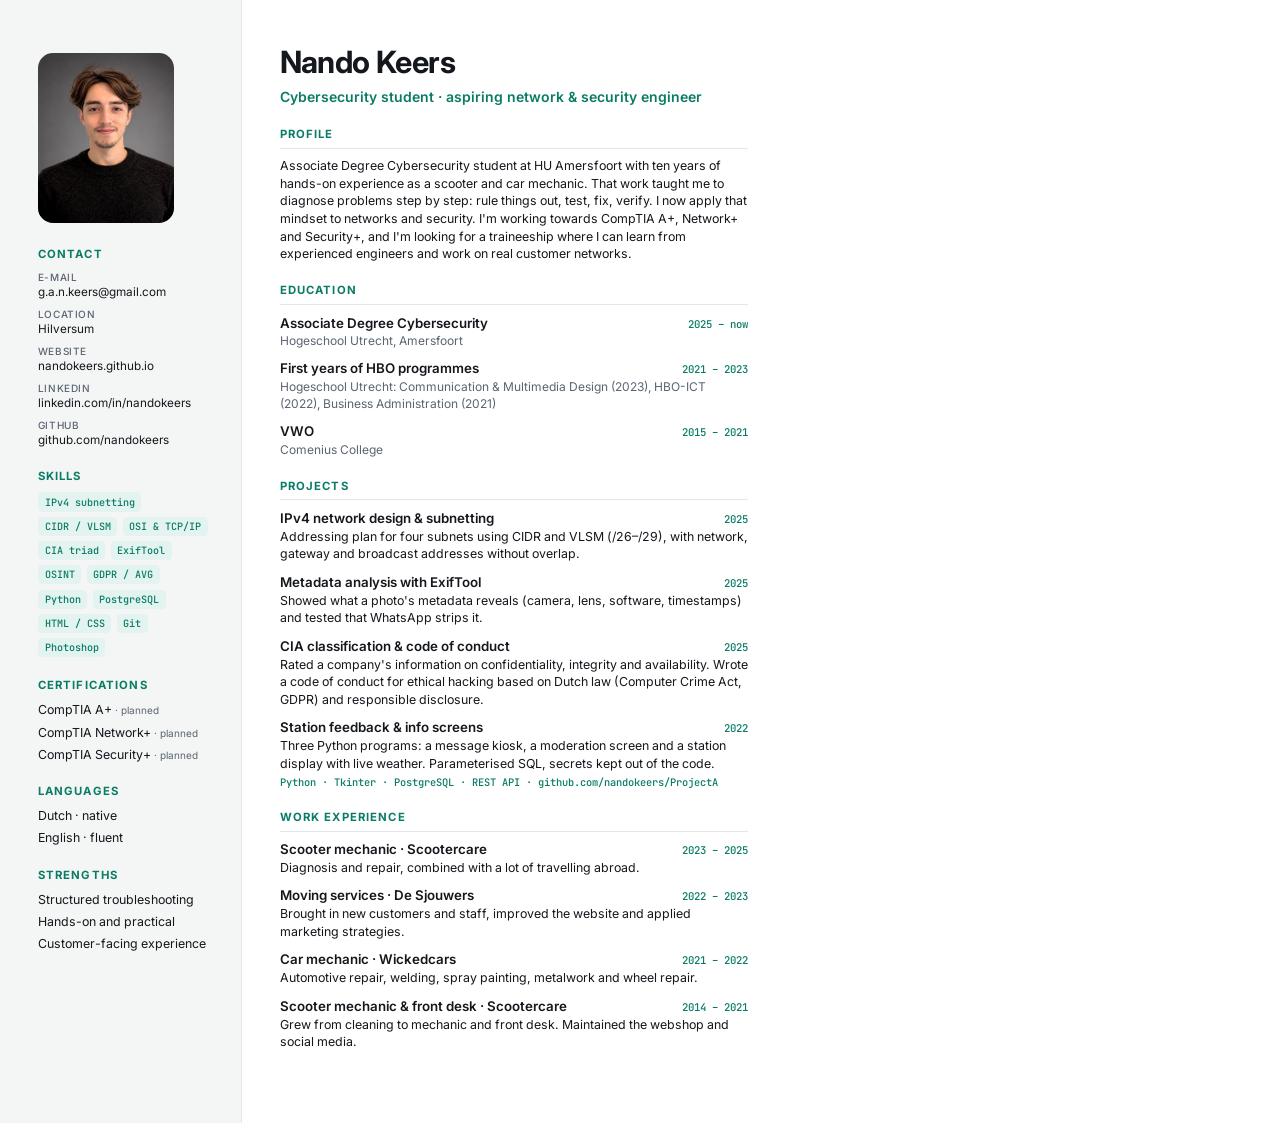
==== cv-source/cv.html @ 5d13f746 "Add CV in English and Dutch and re-enable the download button Co-Authored-By: Claude Opus 5.5 <norep" ====
<!doctype html>
<html lang="en">
<head>
<meta charset="utf-8">
<title>CV Nando Keers</title>
<link href="https://fonts.googleapis.com/css2?family=Inter:wght@400;500;600;700&family=JetBrains+Mono:wght@500&display=swap" rel="stylesheet">
<style>
  @page { size: A4; margin: 0; }
  :root { --accent: #0a7c66; --soft: #e3f3ef; --text: #14171c; --muted: #5b6472; --border: #e3e6eb; }
  * { box-sizing: border-box; }
  html[lang="en"] [lang="nl"], html[lang="nl"] [lang="en"] { display: none !important; }
  body { margin: 0; font: 9.3pt/1.42 Inter, sans-serif; color: var(--text); -webkit-print-color-adjust: exact; print-color-adjust: exact; }
  .page { width: 210mm; height: 297mm; display: grid; grid-template-columns: 64mm 1fr; overflow: hidden; }
  aside { background: #f3f6f5; padding: 14mm 8mm 12mm 10mm; border-right: 1px solid var(--border); }
  main { padding: 12mm 12mm 10mm 10mm; }
  .photo { width: 36mm; height: 45mm; object-fit: cover; border-radius: 4mm; display: block; margin-bottom: 6mm; }
  h1 { font-size: 23pt; letter-spacing: -0.02em; margin: 0; line-height: 1.1; }
  .role { color: var(--accent); font-weight: 600; margin: 2mm 0 0; font-size: 10.5pt; }
  h2 { font-size: 8.5pt; text-transform: uppercase; letter-spacing: .1em; color: var(--accent); margin: 5.2mm 0 2.2mm; font-weight: 700; }
  main h2 { border-bottom: 1px solid var(--border); padding-bottom: 1.5mm; }
  aside h2:first-of-type { margin-top: 0; }
  p { margin: 0; }
  .contact { list-style: none; padding: 0; margin: 0; font-size: 8.8pt; }
  .contact li { margin-bottom: 1.6mm; word-break: break-word; }
  .contact b { display: block; font-size: 7.5pt; color: var(--muted); font-weight: 500; text-transform: uppercase; letter-spacing: .06em; }
  .tags { display: flex; flex-wrap: wrap; gap: 1.4mm; list-style: none; padding: 0; margin: 0; }
  .tags li { background: var(--soft); color: var(--accent); font: 500 7.6pt "JetBrains Mono", monospace; padding: .8mm 1.8mm; border-radius: 1.2mm; }
  .plain { list-style: none; padding: 0; margin: 0; }
  .plain li { margin-bottom: 1.2mm; }
  .muted { color: var(--muted); }
  .badge { font-size: 7.5pt; color: var(--muted); }
  .item { margin-bottom: 2.6mm; break-inside: avoid; }
  .item-head { display: flex; justify-content: space-between; gap: 4mm; align-items: baseline; }
  .item h3 { font-size: 10pt; margin: 0; font-weight: 600; }
  .when { font: 500 8pt "JetBrains Mono", monospace; color: var(--accent); white-space: nowrap; }
  .sub { color: var(--muted); font-size: 9pt; }
  .item ul { margin: 1mm 0 0; padding-left: 4.5mm; }
  .item li { margin-bottom: .6mm; }
  .tech { font: 500 7.8pt "JetBrains Mono", monospace; color: var(--accent); margin-top: .8mm; }
</style>
</head>
<body>
<div class="page">
  <aside>
    <img class="photo" src="../assets/photo.jpg" alt="">
    <h2>Contact</h2>
    <ul class="contact">
      <li><b>E-mail</b>g.a.n.keers@gmail.com</li>
      <li><b><span lang="en">Location</span><span lang="nl">Woonplaats</span></b>Hilversum</li>
      <li><b>Website</b>nandokeers.github.io</li>
      <li><b>LinkedIn</b>linkedin.com/in/nandokeers</li>
      <li><b>GitHub</b>github.com/nandokeers</li>
    </ul>

    <h2><span lang="en">Skills</span><span lang="nl">Vaardigheden</span></h2>
    <ul class="tags">
      <li>IPv4 subnetting</li><li>CIDR / VLSM</li><li>OSI &amp; TCP/IP</li><li>CIA triad</li>
      <li>ExifTool</li><li>OSINT</li><li>GDPR / AVG</li><li>Python</li><li>PostgreSQL</li>
      <li>HTML / CSS</li><li>Git</li><li>Photoshop</li>
    </ul>

    <h2><span lang="en">Certifications</span><span lang="nl">Certificeringen</span></h2>
    <ul class="plain">
      <li>CompTIA A+ <span class="badge">· <span lang="en">planned</span><span lang="nl">gepland</span></span></li>
      <li>CompTIA Network+ <span class="badge">· <span lang="en">planned</span><span lang="nl">gepland</span></span></li>
      <li>CompTIA Security+ <span class="badge">· <span lang="en">planned</span><span lang="nl">gepland</span></span></li>
    </ul>

    <h2><span lang="en">Languages</span><span lang="nl">Talen</span></h2>
    <ul class="plain">
      <li><span lang="en">Dutch · native</span><span lang="nl">Nederlands · moedertaal</span></li>
      <li><span lang="en">English · fluent</span><span lang="nl">Engels · vloeiend</span></li>
    </ul>

    <h2><span lang="en">Strengths</span><span lang="nl">Sterke punten</span></h2>
    <ul class="plain">
      <li><span lang="en">Structured troubleshooting</span><span lang="nl">Gestructureerd storingen zoeken</span></li>
      <li><span lang="en">Hands-on and practical</span><span lang="nl">Praktisch en hands-on</span></li>
      <li><span lang="en">Customer-facing experience</span><span lang="nl">Ervaring met klantcontact</span></li>
    </ul>
  </aside>

  <main>
    <h1>Nando Keers</h1>
    <p class="role"><span lang="en">Cybersecurity student · aspiring network &amp; security engineer</span>
      <span lang="nl">Student Cybersecurity · aspirant netwerk- &amp; security engineer</span></p>

    <h2><span lang="en">Profile</span><span lang="nl">Profiel</span></h2>
    <p><span lang="en">Associate Degree Cybersecurity student at HU Amersfoort with ten years of hands-on experience as a scooter and car
      mechanic. That work taught me to diagnose problems step by step: rule things out, test, fix, verify. I now apply that mindset
      to networks and security. I'm working towards CompTIA A+, Network+ and Security+, and I'm looking for a traineeship where
      I can learn from experienced engineers and work on real customer networks.</span>
      <span lang="nl">Student Associate Degree Cybersecurity aan de HU Amersfoort, met tien jaar praktijkervaring als scooter- en
      automonteur. Daar leerde ik problemen stap voor stap te analyseren: uitsluiten, testen, oplossen, controleren. Die manier van
      denken pas ik nu toe op netwerken en security. Ik werk toe naar CompTIA A+, Network+ en Security+ en zoek een traineeship
      waarin ik kan leren van ervaren engineers en kan werken aan echte klantnetwerken.</span></p>

    <h2><span lang="en">Education</span><span lang="nl">Opleiding</span></h2>
    <div class="item">
      <div class="item-head"><h3>Associate Degree Cybersecurity</h3><span class="when">2025 – <span lang="en">now</span><span lang="nl">heden</span></span></div>
      <div class="sub">Hogeschool Utrecht, Amersfoort</div>
    </div>
    <div class="item">
      <div class="item-head"><h3><span lang="en">First years of HBO programmes</span><span lang="nl">Eerste jaar hbo-opleidingen</span></h3><span class="when">2021 – 2023</span></div>
      <div class="sub"><span lang="en">Hogeschool Utrecht: Communication &amp; Multimedia Design (2023), HBO-ICT (2022), Business Administration (2021)</span>
        <span lang="nl">Hogeschool Utrecht: Communicatie &amp; Multimedia Design (2023), HBO-ICT (2022), Bedrijfskunde (2021)</span></div>
    </div>
    <div class="item">
      <div class="item-head"><h3>VWO</h3><span class="when">2015 – 2021</span></div>
      <div class="sub">Comenius College</div>
    </div>

    <h2><span lang="en">Projects</span><span lang="nl">Projecten</span></h2>
    <div class="item">
      <div class="item-head"><h3><span lang="en">IPv4 network design &amp; subnetting</span><span lang="nl">IPv4-netwerkontwerp &amp; subnetting</span></h3><span class="when">2025</span></div>
      <p><span lang="en">Addressing plan for four subnets using CIDR and VLSM (/26–/29), with network, gateway and broadcast addresses without overlap.</span>
        <span lang="nl">Adresplan voor vier subnets met CIDR en VLSM (/26–/29), met netwerk-, gateway- en broadcastadressen zonder overlap.</span></p>
    </div>
    <div class="item">
      <div class="item-head"><h3><span lang="en">Metadata analysis with ExifTool</span><span lang="nl">Metadata-analyse met ExifTool</span></h3><span class="when">2025</span></div>
      <p><span lang="en">Showed what a photo's metadata reveals (camera, lens, software, timestamps) and tested that WhatsApp strips it.</span>
        <span lang="nl">Laten zien wat de metadata van een foto prijsgeeft (camera, lens, software, tijdstempels) en getest dat WhatsApp die verwijdert.</span></p>
    </div>
    <div class="item">
      <div class="item-head"><h3><span lang="en">CIA classification &amp; code of conduct</span><span lang="nl">BIV-classificatie &amp; code of conduct</span></h3><span class="when">2025</span></div>
      <p><span lang="en">Rated a company's information on confidentiality, integrity and availability. Wrote a code of conduct for ethical hacking
        based on Dutch law (Computer Crime Act, GDPR) and responsible disclosure.</span>
        <span lang="nl">Bedrijfsinformatie ingeschaald op beschikbaarheid, integriteit en vertrouwelijkheid. Een code of conduct voor ethisch
        hacken opgesteld op basis van wetgeving (Wet computercriminaliteit, AVG) en responsible disclosure.</span></p>
    </div>
    <div class="item">
      <div class="item-head"><h3><span lang="en">Station feedback &amp; info screens</span><span lang="nl">Stationszuil voor reizigers</span></h3><span class="when">2022</span></div>
      <p><span lang="en">Three Python programs: a message kiosk, a moderation screen and a station display with live weather. Parameterised SQL,
        secrets kept out of the code.</span>
        <span lang="nl">Drie Python-programma's: een berichtenzuil, een moderatiescherm en een stationsscherm met actueel weer. Geparametriseerde
        SQL, geheimen buiten de code.</span></p>
      <div class="tech">Python · Tkinter · PostgreSQL · REST API · github.com/nandokeers/ProjectA</div>
    </div>

    <h2><span lang="en">Work experience</span><span lang="nl">Werkervaring</span></h2>
    <div class="item">
      <div class="item-head"><h3><span lang="en">Scooter mechanic</span><span lang="nl">Scootermonteur</span> · Scootercare</h3><span class="when">2023 – 2025</span></div>
      <p><span lang="en">Diagnosis and repair, combined with a lot of travelling abroad.</span><span lang="nl">Diagnose en reparatie, gecombineerd met veel reizen.</span></p>
    </div>
    <div class="item">
      <div class="item-head"><h3><span lang="en">Moving services</span><span lang="nl">Fysiek dienstverlener</span> · De Sjouwers</h3><span class="when">2022 – 2023</span></div>
      <p><span lang="en">Brought in new customers and staff, improved the website and applied marketing strategies.</span>
        <span lang="nl">Nieuwe klanten en medewerkers geworven, de website verbeterd en marketingstrategieën toegepast.</span></p>
    </div>
    <div class="item">
      <div class="item-head"><h3><span lang="en">Car mechanic</span><span lang="nl">Automonteur</span> · Wickedcars</h3><span class="when">2021 – 2022</span></div>
      <p><span lang="en">Automotive repair, welding, spray painting, metalwork and wheel repair.</span>
        <span lang="nl">Autotechniek, lassen, spuiten, metaalbewerken en velgen herstellen.</span></p>
    </div>
    <div class="item">
      <div class="item-head"><h3><span lang="en">Scooter mechanic &amp; front desk</span><span lang="nl">Scootermonteur &amp; baliemedewerker</span> · Scootercare</h3><span class="when">2014 – 2021</span></div>
      <p><span lang="en">Grew from cleaning to mechanic and front desk. Maintained the webshop and social media.</span>
        <span lang="nl">Doorgegroeid van schoonmaker tot monteur en baliemedewerker. Webshop en social media bijgehouden.</span></p>
    </div>
  </main>
</div>
</body>
</html>
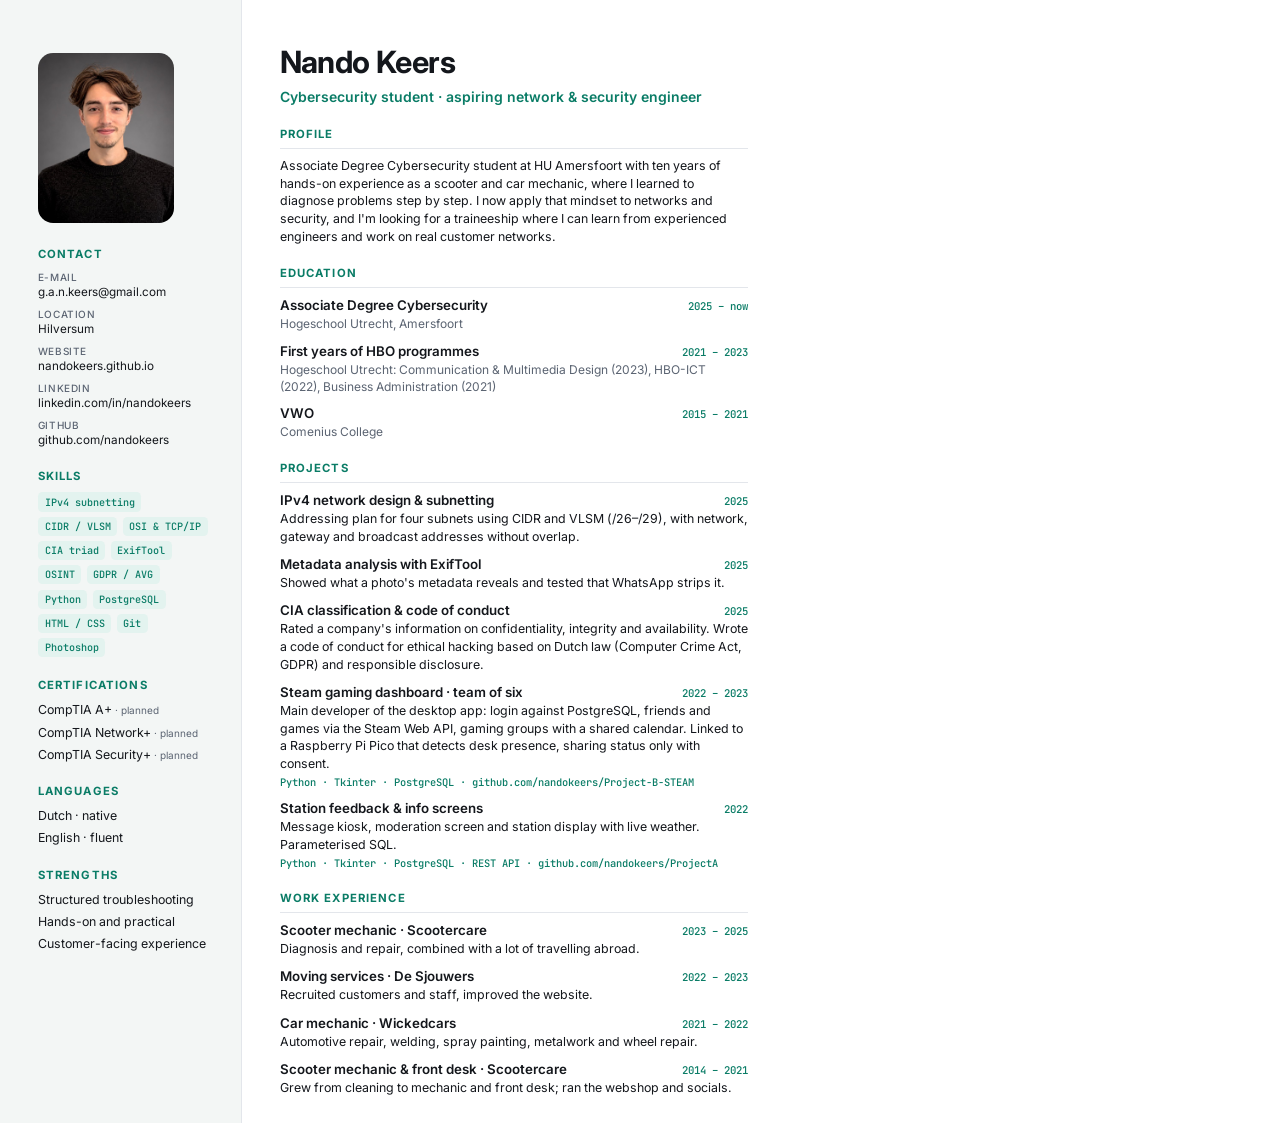
==== commit d29174e6: "Add Steam gaming dashboard project to site and CV Co-Authored-By: Claude Opus 5.5 <noreply@anthropic" ====
--- a/cv-source/cv.html
+++ b/cv-source/cv.html
@@ -87,13 +87,11 @@
 
     <h2><span lang="en">Profile</span><span lang="nl">Profiel</span></h2>
     <p><span lang="en">Associate Degree Cybersecurity student at HU Amersfoort with ten years of hands-on experience as a scooter and car
-      mechanic. That work taught me to diagnose problems step by step: rule things out, test, fix, verify. I now apply that mindset
-      to networks and security. I'm working towards CompTIA A+, Network+ and Security+, and I'm looking for a traineeship where
-      I can learn from experienced engineers and work on real customer networks.</span>
+      mechanic, where I learned to diagnose problems step by step. I now apply that mindset to networks and security, and I'm looking
+      for a traineeship where I can learn from experienced engineers and work on real customer networks.</span>
       <span lang="nl">Student Associate Degree Cybersecurity aan de HU Amersfoort, met tien jaar praktijkervaring als scooter- en
-      automonteur. Daar leerde ik problemen stap voor stap te analyseren: uitsluiten, testen, oplossen, controleren. Die manier van
-      denken pas ik nu toe op netwerken en security. Ik werk toe naar CompTIA A+, Network+ en Security+ en zoek een traineeship
-      waarin ik kan leren van ervaren engineers en kan werken aan echte klantnetwerken.</span></p>
+      automonteur, waar ik leerde problemen stap voor stap te analyseren. Die manier van denken pas ik nu toe op netwerken en security.
+      Ik zoek een traineeship waarin ik kan leren van ervaren engineers en kan werken aan echte klantnetwerken.</span></p>
 
     <h2><span lang="en">Education</span><span lang="nl">Opleiding</span></h2>
     <div class="item">
@@ -118,8 +116,8 @@
     </div>
     <div class="item">
       <div class="item-head"><h3><span lang="en">Metadata analysis with ExifTool</span><span lang="nl">Metadata-analyse met ExifTool</span></h3><span class="when">2025</span></div>
-      <p><span lang="en">Showed what a photo's metadata reveals (camera, lens, software, timestamps) and tested that WhatsApp strips it.</span>
-        <span lang="nl">Laten zien wat de metadata van een foto prijsgeeft (camera, lens, software, tijdstempels) en getest dat WhatsApp die verwijdert.</span></p>
+      <p><span lang="en">Showed what a photo's metadata reveals and tested that WhatsApp strips it.</span>
+        <span lang="nl">Laten zien wat fotometadata prijsgeeft en getest dat WhatsApp die verwijdert.</span></p>
     </div>
     <div class="item">
       <div class="item-head"><h3><span lang="en">CIA classification &amp; code of conduct</span><span lang="nl">BIV-classificatie &amp; code of conduct</span></h3><span class="when">2025</span></div>
@@ -129,11 +127,17 @@
         hacken opgesteld op basis van wetgeving (Wet computercriminaliteit, AVG) en responsible disclosure.</span></p>
     </div>
     <div class="item">
+      <div class="item-head"><h3><span lang="en">Steam gaming dashboard · team of six</span><span lang="nl">Steam-gamingdashboard · team van zes</span></h3><span class="when">2022 – 2023</span></div>
+      <p><span lang="en">Main developer of the desktop app: login against PostgreSQL, friends and games via the Steam Web API, gaming groups
+        with a shared calendar. Linked to a Raspberry Pi Pico that detects desk presence, sharing status only with consent.</span>
+        <span lang="nl">Hoofdontwikkelaar van de desktop-app: inloggen via PostgreSQL, vrienden en games via de Steam Web API, gamegroepen
+        met een gedeelde agenda. Gekoppeld aan een Raspberry Pi Pico die aanwezigheid detecteert, status alleen met toestemming gedeeld.</span></p>
+      <div class="tech">Python · Tkinter · PostgreSQL · github.com/nandokeers/Project-B-STEAM</div>
+    </div>
+    <div class="item">
       <div class="item-head"><h3><span lang="en">Station feedback &amp; info screens</span><span lang="nl">Stationszuil voor reizigers</span></h3><span class="when">2022</span></div>
-      <p><span lang="en">Three Python programs: a message kiosk, a moderation screen and a station display with live weather. Parameterised SQL,
-        secrets kept out of the code.</span>
-        <span lang="nl">Drie Python-programma's: een berichtenzuil, een moderatiescherm en een stationsscherm met actueel weer. Geparametriseerde
-        SQL, geheimen buiten de code.</span></p>
+      <p><span lang="en">Message kiosk, moderation screen and station display with live weather. Parameterised SQL.</span>
+        <span lang="nl">Berichtenzuil, moderatiescherm en stationsscherm met actueel weer. Geparametriseerde SQL.</span></p>
       <div class="tech">Python · Tkinter · PostgreSQL · REST API · github.com/nandokeers/ProjectA</div>
     </div>
 
@@ -144,8 +148,8 @@
     </div>
     <div class="item">
       <div class="item-head"><h3><span lang="en">Moving services</span><span lang="nl">Fysiek dienstverlener</span> · De Sjouwers</h3><span class="when">2022 – 2023</span></div>
-      <p><span lang="en">Brought in new customers and staff, improved the website and applied marketing strategies.</span>
-        <span lang="nl">Nieuwe klanten en medewerkers geworven, de website verbeterd en marketingstrategieën toegepast.</span></p>
+      <p><span lang="en">Recruited customers and staff, improved the website.</span>
+        <span lang="nl">Klanten en medewerkers geworven, website verbeterd.</span></p>
     </div>
     <div class="item">
       <div class="item-head"><h3><span lang="en">Car mechanic</span><span lang="nl">Automonteur</span> · Wickedcars</h3><span class="when">2021 – 2022</span></div>
@@ -154,8 +158,8 @@
     </div>
     <div class="item">
       <div class="item-head"><h3><span lang="en">Scooter mechanic &amp; front desk</span><span lang="nl">Scootermonteur &amp; baliemedewerker</span> · Scootercare</h3><span class="when">2014 – 2021</span></div>
-      <p><span lang="en">Grew from cleaning to mechanic and front desk. Maintained the webshop and social media.</span>
-        <span lang="nl">Doorgegroeid van schoonmaker tot monteur en baliemedewerker. Webshop en social media bijgehouden.</span></p>
+      <p><span lang="en">Grew from cleaning to mechanic and front desk; ran the webshop and socials.</span>
+        <span lang="nl">Van schoonmaker tot monteur en balie; webshop en socials beheerd.</span></p>
     </div>
   </main>
 </div>
